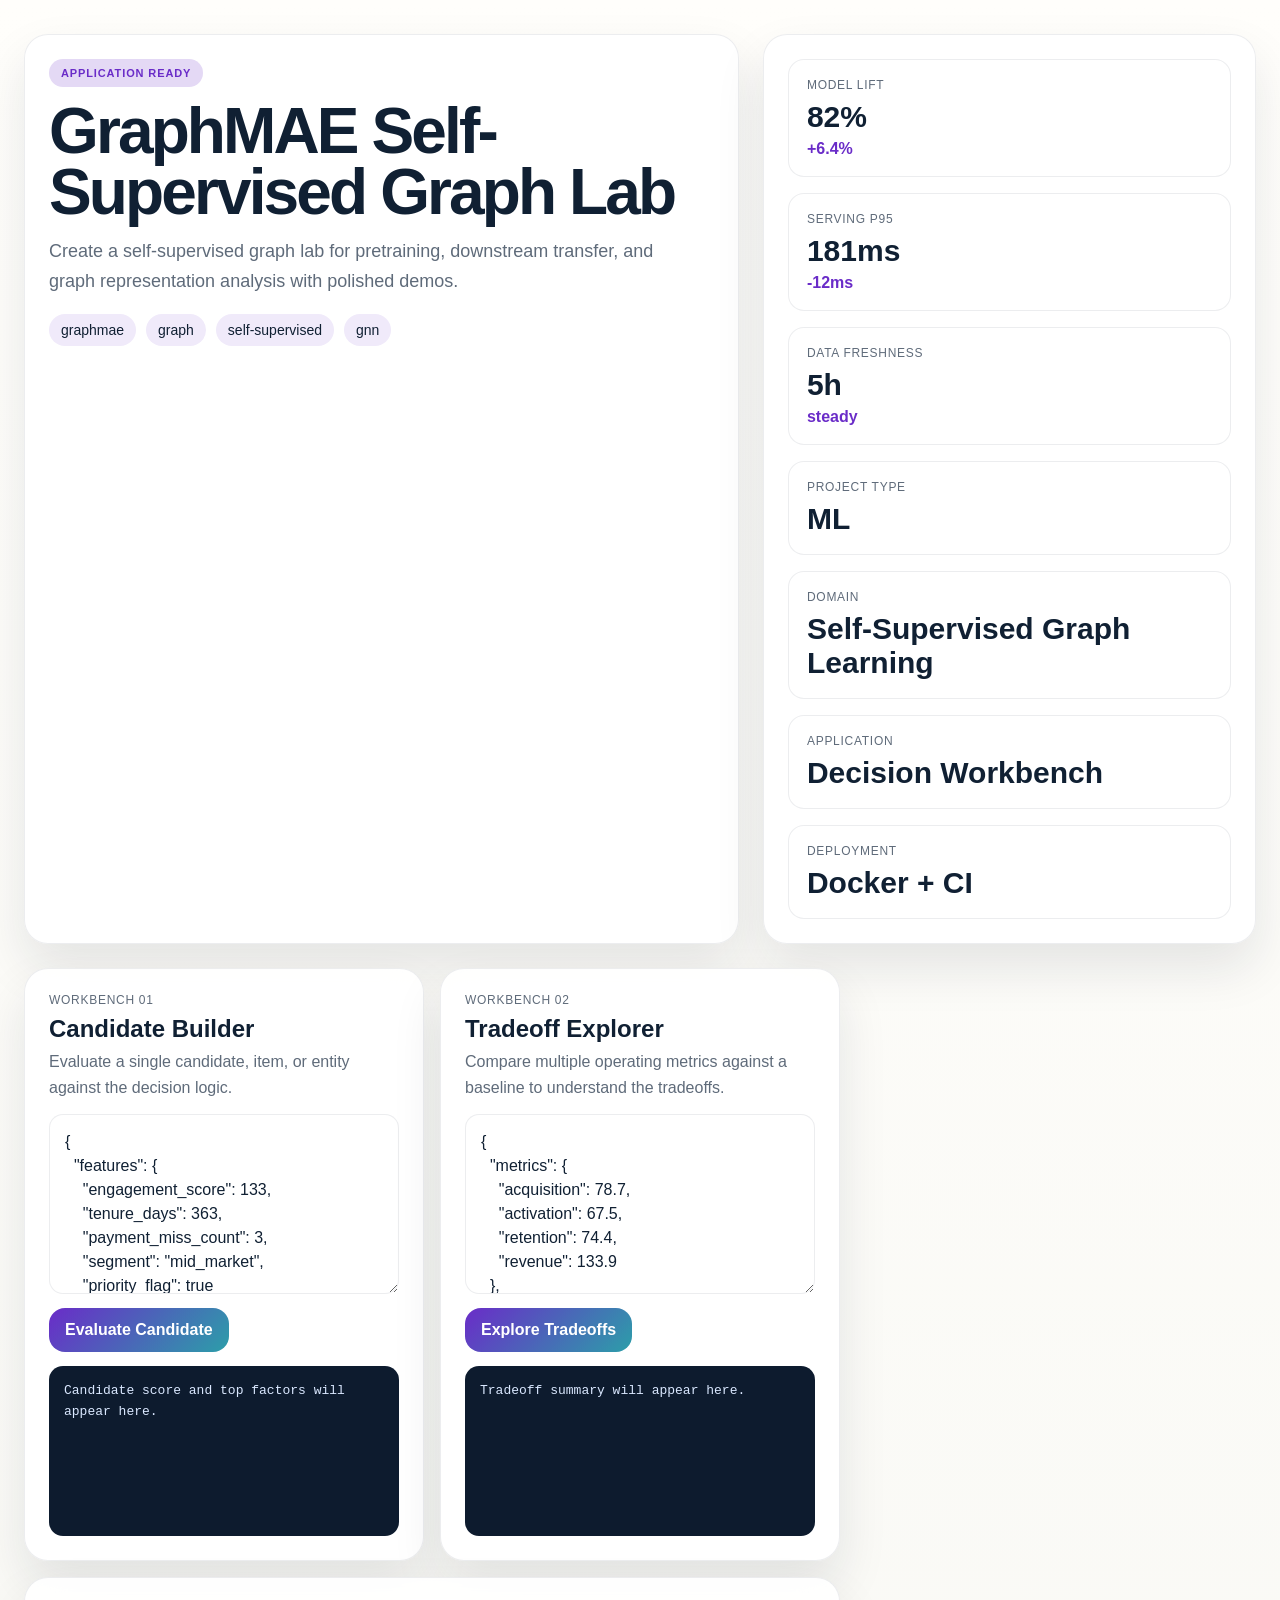
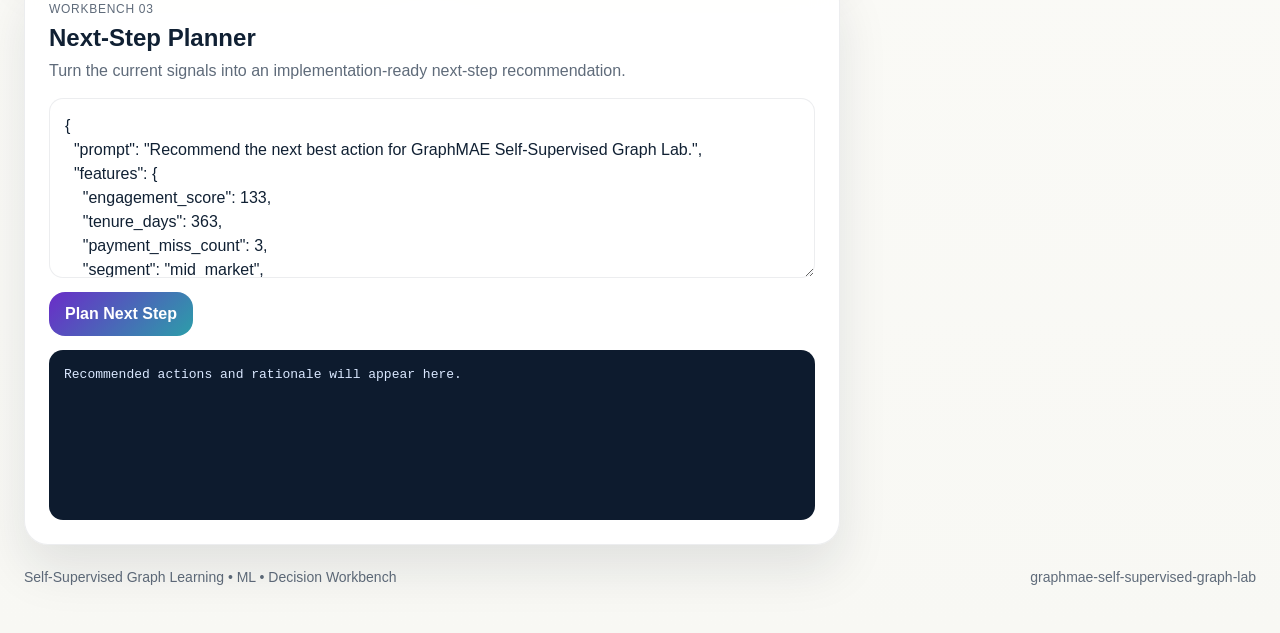
==== src/app/web/index.html @ 1daf11ed "Publish production-ready portfolio project" ====
<!doctype html>
        <html lang="en">
        <head>
          <meta charset="utf-8">
          <meta name="viewport" content="width=device-width, initial-scale=1">
          <title>GraphMAE Self-Supervised Graph Lab</title>
          <link rel="stylesheet" href="./styles.css">
        </head>
        <body class="surface-paper">
          <div class="page layout-horizon eyebrow-solid headline-normal modules-3 hero-align-split">
            <section class="hero">
              <div class="panel hero-copy">
                <span class="eyebrow" data-health>Decision Workbench</span>
                <h1 id="project-title">GraphMAE Self-Supervised Graph Lab</h1>
                <p id="project-summary" class="lead">Create a self-supervised graph lab for pretraining, downstream transfer, and graph representation analysis with polished demos.</p>
                <ul id="project-tags" class="tag-list">
                  <li>graphmae</li><li>graph</li><li>self-supervised</li><li>gnn</li>
                </ul>
              </div>
              <div class="panel hero-side">
                <div class="metric-grid">
                  <article class='card'><span>Model Lift</span><strong>82%</strong><em>+6.4%</em></article>
<article class='card'><span>Serving P95</span><strong>181ms</strong><em>-12ms</em></article>
<article class='card'><span>Data Freshness</span><strong>5h</strong><em>steady</em></article>
                </div>
                <div class="mini-grid">
                  <article class='mini-card'><span>Project Type</span><strong>ML</strong></article><article class='mini-card'><span>Domain</span><strong>Self-Supervised Graph Learning</strong></article><article class='mini-card'><span>Application</span><strong>Decision Workbench</strong></article><article class='mini-card'><span>Deployment</span><strong>Docker + CI</strong></article>
                </div>
              </div>
            </section>
            <section class="app-grid">
              <article class="panel module js-module span-normal">
          <div class="module-header">
            <span>Workbench 01</span>
            <h2>Candidate Builder</h2>
            <p>Evaluate a single candidate, item, or entity against the decision logic.</p>
          </div>
          <textarea class="js-input">{
  &quot;features&quot;: {
    &quot;engagement_score&quot;: 133,
    &quot;tenure_days&quot;: 363,
    &quot;payment_miss_count&quot;: 3,
    &quot;segment&quot;: &quot;mid_market&quot;,
    &quot;priority_flag&quot;: true
  }
}</textarea>
          <div class="button-row">
            <button class="js-run" data-endpoint="/score" data-input-mode="json">Evaluate Candidate</button>
          </div>
          <pre class="js-output">Candidate score and top factors will appear here.</pre>
        </article>
<article class="panel module js-module span-normal">
          <div class="module-header">
            <span>Workbench 02</span>
            <h2>Tradeoff Explorer</h2>
            <p>Compare multiple operating metrics against a baseline to understand the tradeoffs.</p>
          </div>
          <textarea class="js-input">{
  &quot;metrics&quot;: {
    &quot;acquisition&quot;: 78.7,
    &quot;activation&quot;: 67.5,
    &quot;retention&quot;: 74.4,
    &quot;revenue&quot;: 133.9
  },
  &quot;baseline&quot;: {
    &quot;acquisition&quot;: 72.4,
    &quot;activation&quot;: 62.1,
    &quot;retention&quot;: 68.45,
    &quot;revenue&quot;: 123.19
  }
}</textarea>
          <div class="button-row">
            <button class="js-run" data-endpoint="/analyze" data-input-mode="json">Explore Tradeoffs</button>
          </div>
          <pre class="js-output">Tradeoff summary will appear here.</pre>
        </article>
<article class="panel module js-module span-wide">
          <div class="module-header">
            <span>Workbench 03</span>
            <h2>Next-Step Planner</h2>
            <p>Turn the current signals into an implementation-ready next-step recommendation.</p>
          </div>
          <textarea class="js-input">{
  &quot;prompt&quot;: &quot;Recommend the next best action for GraphMAE Self-Supervised Graph Lab.&quot;,
  &quot;features&quot;: {
    &quot;engagement_score&quot;: 133,
    &quot;tenure_days&quot;: 363,
    &quot;payment_miss_count&quot;: 3,
    &quot;segment&quot;: &quot;mid_market&quot;,
    &quot;priority_flag&quot;: true
  },
  &quot;metrics&quot;: {
    &quot;acquisition&quot;: 78.7,
    &quot;activation&quot;: 67.5,
    &quot;retention&quot;: 74.4,
    &quot;revenue&quot;: 133.9
  }
}</textarea>
          <div class="button-row">
            <button class="js-run" data-endpoint="/recommend" data-input-mode="json">Plan Next Step</button>
          </div>
          <pre class="js-output">Recommended actions and rationale will appear here.</pre>
        </article>
            </section>
            <footer class="footer">
              <span>Self-Supervised Graph Learning • ML • Decision Workbench</span>
              <span>graphmae-self-supervised-graph-lab</span>
            </footer>
          </div>
          <script id="bootstrap-data" type="application/json">{"project": {"slug": "graphmae-self-supervised-graph-lab", "title": "GraphMAE Self-Supervised Graph Lab", "project_type": "ml", "domain": "Self-Supervised Graph Learning", "summary": "Create a self-supervised graph lab for pretraining, downstream transfer, and graph representation analysis with polished demos.", "tags": ["graphmae", "graph", "self-supervised", "gnn"]}, "app_archetype": "workbench", "ui_profile": {"layout": "horizon", "surface": "paper", "font_stack": "\"Manrope\", \"Segoe UI\", sans-serif", "radius": 24, "shadow": 50, "eyebrow_style": "solid", "module_columns": 3, "hero_align": "split", "headline_mode": "normal"}, "app_modules": [{"label": "Workbench 01", "title": "Candidate Builder", "description": "Evaluate a single candidate, item, or entity against the decision logic.", "endpoint": "/score", "input_mode": "json", "cta": "Evaluate Candidate", "prefill": "{\n  \"features\": {\n    \"engagement_score\": 133,\n    \"tenure_days\": 363,\n    \"payment_miss_count\": 3,\n    \"segment\": \"mid_market\",\n    \"priority_flag\": true\n  }\n}", "hint": "Candidate score and top factors will appear here.", "span": "normal"}, {"label": "Workbench 02", "title": "Tradeoff Explorer", "description": "Compare multiple operating metrics against a baseline to understand the tradeoffs.", "endpoint": "/analyze", "input_mode": "json", "cta": "Explore Tradeoffs", "prefill": "{\n  \"metrics\": {\n    \"acquisition\": 78.7,\n    \"activation\": 67.5,\n    \"retention\": 74.4,\n    \"revenue\": 133.9\n  },\n  \"baseline\": {\n    \"acquisition\": 72.4,\n    \"activation\": 62.1,\n    \"retention\": 68.45,\n    \"revenue\": 123.19\n  }\n}", "hint": "Tradeoff summary will appear here.", "span": "normal"}, {"label": "Workbench 03", "title": "Next-Step Planner", "description": "Turn the current signals into an implementation-ready next-step recommendation.", "endpoint": "/recommend", "input_mode": "json", "cta": "Plan Next Step", "prefill": "{\n  \"prompt\": \"Recommend the next best action for GraphMAE Self-Supervised Graph Lab.\",\n  \"features\": {\n    \"engagement_score\": 133,\n    \"tenure_days\": 363,\n    \"payment_miss_count\": 3,\n    \"segment\": \"mid_market\",\n    \"priority_flag\": true\n  },\n  \"metrics\": {\n    \"acquisition\": 78.7,\n    \"activation\": 67.5,\n    \"retention\": 74.4,\n    \"revenue\": 133.9\n  }\n}", "hint": "Recommended actions and rationale will appear here.", "span": "wide"}], "sample_features": {"engagement_score": 133, "tenure_days": 363, "payment_miss_count": 3, "segment": "mid_market", "priority_flag": true}, "sample_metrics": {"acquisition": 78.7, "activation": 67.5, "retention": 74.4, "revenue": 133.9}, "knowledge_base": ["GraphMAE Self-Supervised Graph Lab is positioned as a Self-Supervised Graph Learning starter that emphasizes fast iteration, clear documentation, and production-friendly interfaces.", "The primary value proposition is: Create a self-supervised graph lab for pretraining, downstream transfer, and graph representation analysis with polished demos.", "Recommended operating model: ship a small API, add observability, validate outputs with stakeholder review, and monitor the top business KPI every week.", "Typical stakeholders include analytics, operations, product, and leadership teams working on graphmae, graph, self-supervised, gnn.", "Source paper: GraphMAE: Self-Supervised Masked Graph Autoencoders", "Official repo: https://github.com/THUDM/GraphMAE", "Production differentiation focus: Turn upstream self-supervised graph learning capabilities into a production-style application with operations-facing workflows.; Add deployment packaging, monitoring hooks, and screenshot-ready demos instead of notebook-only output.; Connect model behavior to concrete business decisions so the project is easier to evaluate and present."], "dashboard_metrics": [{"label": "Model Lift", "value": "82%", "delta": "+6.4%"}, {"label": "Serving P95", "value": "181ms", "delta": "-12ms"}, {"label": "Data Freshness", "value": "5h", "delta": "steady"}]}</script>
          <script src="./app.js"></script>
        </body>
        </html>
---- src/app/web/styles.css ----
:root {
  --accent: #6a2cc8;
  --accent-2: #2c9ea9;
  --accent-soft: color-mix(in srgb, var(--accent) 18%, white);
  --radius: 24px;
  --shadow-size: 50px;
  --font-stack: "Manrope", "Segoe UI", sans-serif;
  --bg: #f4f7fb;
  --card: rgba(255, 255, 255, 0.86);
  --line: rgba(16, 32, 51, 0.08);
  --ink: #102033;
  --muted: #5f6b7a;
  --output-bg: #0d1b2e;
  --output-ink: #dae8ff;
}
* { box-sizing: border-box; }
html, body { margin: 0; min-height: 100%; }
body {
  font-family: var(--font-stack);
  color: var(--ink);
  background: linear-gradient(145deg, #f8fbff, var(--bg));
}
body.surface-mist {
  --bg: #eef4fb;
  background:
    radial-gradient(circle at top left, color-mix(in srgb, var(--accent) 18%, white), transparent 34%),
    linear-gradient(145deg, #fbfdff, var(--bg));
}
body.surface-aurora {
  --bg: #edf1ff;
  background:
    radial-gradient(circle at 0% 0%, color-mix(in srgb, var(--accent) 22%, white), transparent 38%),
    radial-gradient(circle at 100% 100%, color-mix(in srgb, var(--accent-2) 20%, white), transparent 28%),
    linear-gradient(135deg, #f7f8ff, var(--bg));
}
body.surface-sand {
  --bg: #f5efe8;
  --card: rgba(255, 251, 246, 0.9);
  background:
    linear-gradient(135deg, rgba(255,255,255,0.82), rgba(245, 239, 232, 0.98)),
    radial-gradient(circle at top right, color-mix(in srgb, var(--accent) 16%, white), transparent 32%);
}
body.surface-slate {
  --bg: #ecf0f7;
  --card: rgba(248, 250, 255, 0.88);
  background:
    linear-gradient(160deg, #f7f9fc, var(--bg)),
    radial-gradient(circle at bottom left, color-mix(in srgb, var(--accent-2) 16%, white), transparent 34%);
}
body.surface-paper {
  --bg: #f8f8f4;
  --card: rgba(255,255,255,0.93);
  background:
    linear-gradient(180deg, #fffefb, var(--bg));
}
body.surface-ink {
  --bg: #0f1726;
  --card: rgba(15, 23, 38, 0.88);
  --line: rgba(226, 238, 255, 0.1);
  --ink: #f5f8ff;
  --muted: #b4c0cf;
  --output-bg: rgba(255,255,255,0.06);
  --output-ink: #f5f8ff;
  background:
    radial-gradient(circle at top left, color-mix(in srgb, var(--accent) 28%, transparent), transparent 42%),
    linear-gradient(145deg, #09111d, var(--bg));
}
.page {
  max-width: 1360px;
  margin: 0 auto;
  padding: 34px 24px 48px;
  display: grid;
  gap: 24px;
}
.panel {
  background: var(--card);
  border: 1px solid var(--line);
  border-radius: var(--radius);
  box-shadow: 0 24px var(--shadow-size) rgba(16, 32, 51, 0.1);
  backdrop-filter: blur(18px);
}
.hero {
  display: grid;
  gap: 24px;
}
.hero-copy,
.hero-side,
.module {
  padding: 24px;
}
.eyebrow {
  display: inline-flex;
  align-items: center;
  gap: 8px;
  padding: 8px 12px;
  border-radius: 999px;
  background: var(--accent-soft);
  color: var(--accent);
  text-transform: uppercase;
  letter-spacing: 0.08em;
  font-size: 11px;
  font-weight: 800;
}
.page.eyebrow-outline .eyebrow {
  background: transparent;
  border: 1px solid color-mix(in srgb, var(--accent) 40%, white);
}
.page.eyebrow-soft .eyebrow {
  background: color-mix(in srgb, var(--accent) 12%, white);
  color: color-mix(in srgb, var(--accent) 82%, black);
}
h1 {
  margin: 14px 0 12px;
  font-size: clamp(2.2rem, 5vw, 4.4rem);
  line-height: 0.96;
  letter-spacing: -0.045em;
}
.page.headline-compact h1 { max-width: 10ch; }
.page.headline-tall h1 { line-height: 1.03; font-size: clamp(2.4rem, 5vw, 4.8rem); }
.lead {
  margin: 0;
  font-size: 18px;
  line-height: 1.68;
  color: var(--muted);
  max-width: 62ch;
}
.tag-list {
  list-style: none;
  display: flex;
  flex-wrap: wrap;
  gap: 10px;
  margin: 18px 0 0;
  padding: 0;
}
.tag-list li {
  padding: 8px 12px;
  border-radius: 999px;
  background: color-mix(in srgb, var(--accent) 10%, white);
  color: var(--ink);
  font-size: 14px;
}
.hero-side {
  display: grid;
  gap: 16px;
}
.metric-grid,
.mini-grid,
.app-grid {
  display: grid;
  gap: 16px;
}
.card,
.mini-card {
  background: color-mix(in srgb, var(--card) 92%, white);
  border: 1px solid var(--line);
  border-radius: calc(var(--radius) - 8px);
  padding: 18px;
}
.card span,
.mini-card span,
.module-header span {
  display: block;
  color: var(--muted);
  text-transform: uppercase;
  letter-spacing: 0.06em;
  font-size: 12px;
}
.card strong,
.mini-card strong {
  display: block;
  margin-top: 8px;
  font-size: 30px;
}
.card em {
  display: inline-block;
  margin-top: 6px;
  font-style: normal;
  color: var(--accent);
  font-weight: 700;
}
.module {
  display: grid;
  gap: 14px;
}
.module-header h2 {
  margin: 8px 0 6px;
  font-size: 24px;
}
.module-header p {
  margin: 0;
  color: var(--muted);
  line-height: 1.6;
}
textarea,
button {
  font: inherit;
}
textarea {
  width: 100%;
  min-height: 180px;
  resize: vertical;
  border: 1px solid var(--line);
  border-radius: calc(var(--radius) - 10px);
  padding: 15px;
  background: rgba(255,255,255,0.82);
  color: var(--ink);
  line-height: 1.5;
}
body.surface-ink textarea {
  background: rgba(255,255,255,0.05);
}
.module-input-text {
  min-height: 110px;
}
.button-row {
  display: flex;
  flex-wrap: wrap;
  gap: 10px;
}
button {
  border: 0;
  border-radius: 16px;
  background: linear-gradient(135deg, var(--accent), var(--accent-2));
  color: white;
  padding: 13px 16px;
  font-weight: 700;
  cursor: pointer;
}
pre {
  margin: 0;
  white-space: pre-wrap;
  word-break: break-word;
  background: var(--output-bg);
  color: var(--output-ink);
  border-radius: calc(var(--radius) - 10px);
  padding: 15px;
  min-height: 170px;
  line-height: 1.58;
  font-size: 13px;
  overflow: auto;
}
.footer {
  display: flex;
  justify-content: space-between;
  color: var(--muted);
  font-size: 14px;
}
.page.layout-horizon .hero {
  grid-template-columns: 1.45fr 1fr;
  align-items: stretch;
}
.page.layout-horizon.modules-2 .app-grid,
.page.layout-horizon.modules-3 .app-grid {
  grid-template-columns: repeat(3, minmax(0, 1fr));
}
.page.layout-rail .hero {
  grid-template-columns: 0.92fr 1.08fr;
}
.page.layout-rail .hero-copy {
  padding-top: 34px;
}
.page.layout-rail .app-grid {
  grid-template-columns: repeat(2, minmax(0, 1fr));
}
.page.layout-folio .hero {
  grid-template-columns: 1fr;
}
.page.layout-folio .hero-copy {
  text-align: center;
}
.page.layout-folio .lead {
  margin-inline: auto;
}
.page.layout-folio .tag-list {
  justify-content: center;
}
.page.layout-folio .metric-grid {
  grid-template-columns: repeat(3, minmax(0, 1fr));
}
.page.layout-folio .mini-grid {
  grid-template-columns: repeat(4, minmax(0, 1fr));
}
.page.layout-folio .app-grid {
  grid-template-columns: repeat(2, minmax(0, 1fr));
}
.page.layout-board .hero {
  grid-template-columns: 1fr;
}
.page.layout-board .hero-side {
  grid-template-columns: 1.2fr 0.8fr;
  align-items: start;
}
.page.layout-board .metric-grid {
  grid-template-columns: repeat(3, minmax(0, 1fr));
}
.page.layout-board .app-grid {
  grid-template-columns: repeat(4, minmax(0, 1fr));
}
.page.layout-stack .hero {
  grid-template-columns: 1fr;
}
.page.layout-stack .hero-side {
  grid-template-columns: repeat(2, minmax(0, 1fr));
}
.page.layout-stack .app-grid {
  grid-template-columns: repeat(3, minmax(0, 1fr));
}
.page.layout-console .hero {
  grid-template-columns: 1.1fr 0.9fr;
}
.page.layout-console .panel,
.page.layout-console .card,
.page.layout-console .mini-card {
  border-radius: 18px;
}
.page.modules-2 .app-grid {
  grid-template-columns: repeat(2, minmax(0, 1fr));
}
.module.span-wide {
  grid-column: span 2;
}
.hero-align-center .hero-copy {
  text-align: center;
}
.hero-align-center .lead,
.hero-align-center .tag-list {
  margin-inline: auto;
  justify-content: center;
}
@media (max-width: 1120px) {
  .page.layout-horizon .hero,
  .page.layout-rail .hero,
  .page.layout-console .hero,
  .page.layout-board .hero-side,
  .page.layout-folio .mini-grid,
  .page.layout-stack .hero-side,
  .page.modules-2 .app-grid,
  .page.layout-board .app-grid,
  .page.layout-stack .app-grid,
  .page.layout-horizon.modules-3 .app-grid,
  .page.layout-folio .app-grid {
    grid-template-columns: 1fr;
  }
  .module.span-wide {
    grid-column: auto;
  }
}
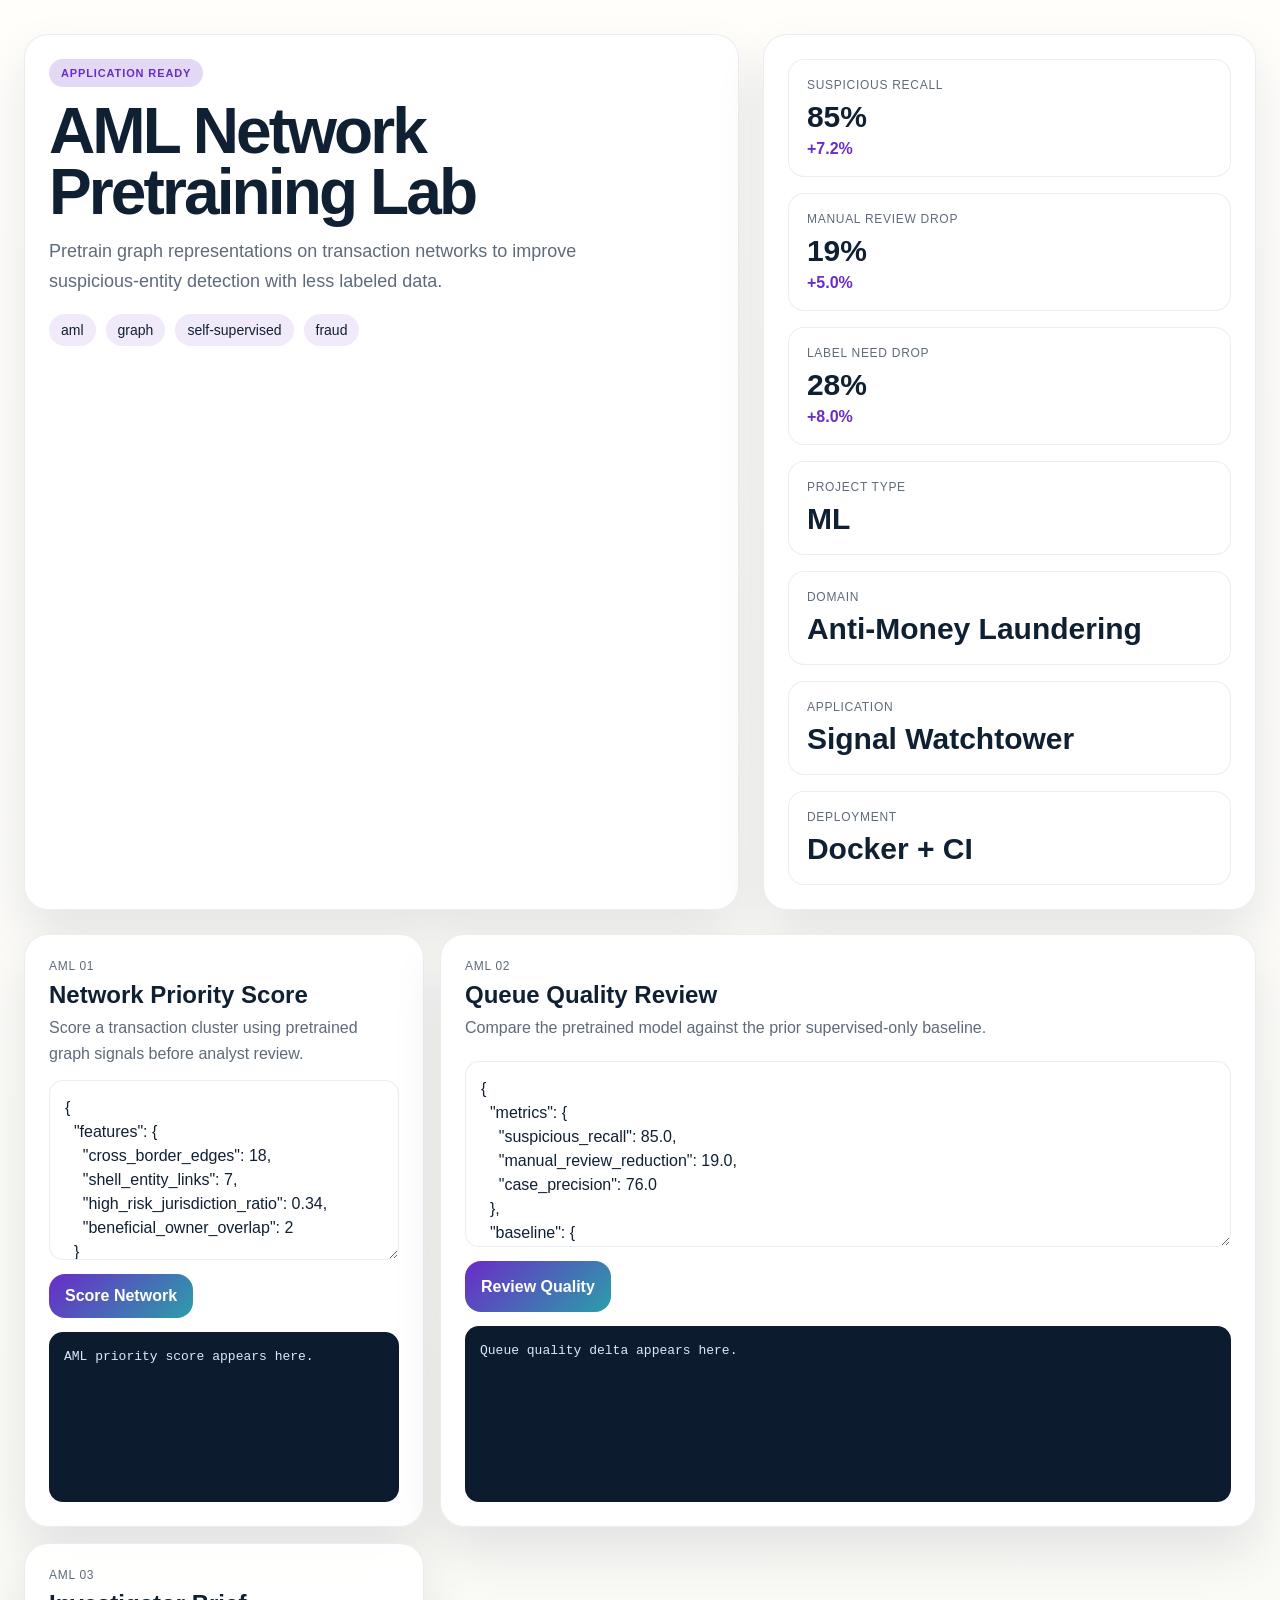
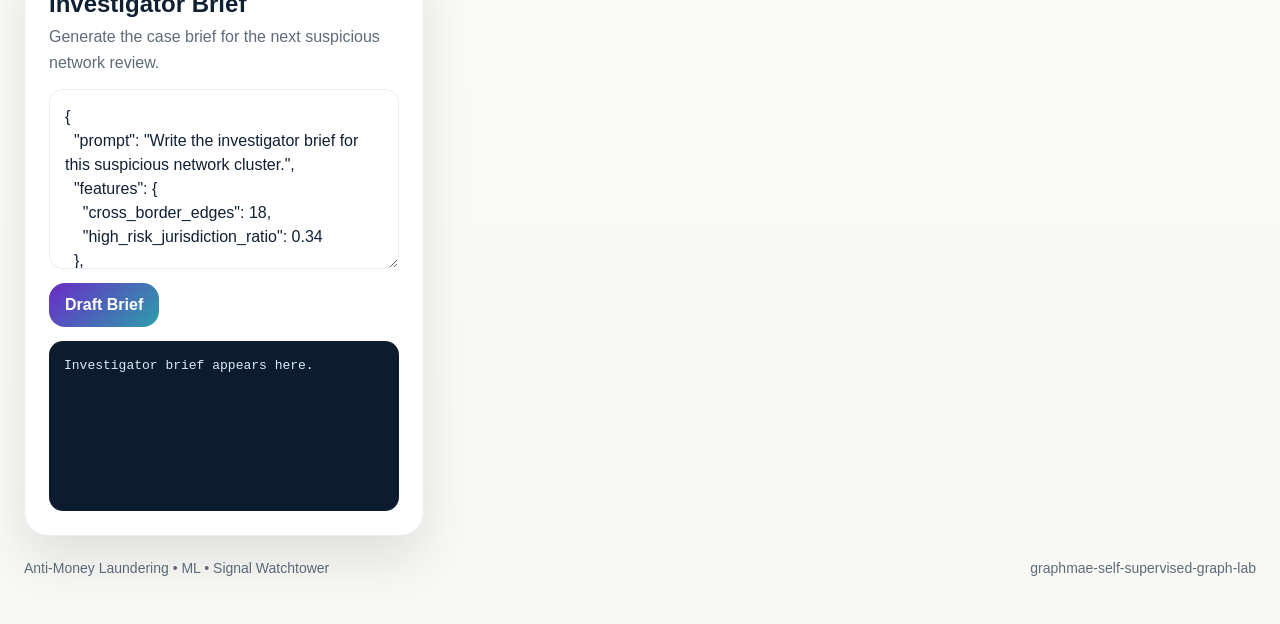
==== commit 76248b5b: "Publish production-ready portfolio project" ====
--- a/src/app/web/index.html
+++ b/src/app/web/index.html
@@ -4,111 +4,103 @@
         <head>
           <meta charset="utf-8">
           <meta name="viewport" content="width=device-width, initial-scale=1">
-          <title>GraphMAE Self-Supervised Graph Lab</title>
+          <title>AML Network Pretraining Lab</title>
           <link rel="stylesheet" href="./styles.css">
         </head>
         <body class="surface-paper">
           <div class="page layout-horizon eyebrow-solid headline-normal modules-3 hero-align-split">
             <section class="hero">
               <div class="panel hero-copy">
-                <span class="eyebrow" data-health>Decision Workbench</span>
-                <h1 id="project-title">GraphMAE Self-Supervised Graph Lab</h1>
-                <p id="project-summary" class="lead">Create a self-supervised graph lab for pretraining, downstream transfer, and graph representation analysis with polished demos.</p>
+                <span class="eyebrow" data-health>Signal Watchtower</span>
+                <h1 id="project-title">AML Network Pretraining Lab</h1>
+                <p id="project-summary" class="lead">Pretrain graph representations on transaction networks to improve suspicious-entity detection with less labeled data.</p>
                 <ul id="project-tags" class="tag-list">
-                  <li>graphmae</li><li>graph</li><li>self-supervised</li><li>gnn</li>
+                  <li>aml</li><li>graph</li><li>self-supervised</li><li>fraud</li>
                 </ul>
               </div>
               <div class="panel hero-side">
                 <div class="metric-grid">
-                  <article class='card'><span>Model Lift</span><strong>82%</strong><em>+6.4%</em></article>
-<article class='card'><span>Serving P95</span><strong>181ms</strong><em>-12ms</em></article>
-<article class='card'><span>Data Freshness</span><strong>5h</strong><em>steady</em></article>
+                  <article class='card'><span>Suspicious Recall</span><strong>85%</strong><em>+7.2%</em></article>
+<article class='card'><span>Manual Review Drop</span><strong>19%</strong><em>+5.0%</em></article>
+<article class='card'><span>Label Need Drop</span><strong>28%</strong><em>+8.0%</em></article>
                 </div>
                 <div class="mini-grid">
-                  <article class='mini-card'><span>Project Type</span><strong>ML</strong></article><article class='mini-card'><span>Domain</span><strong>Self-Supervised Graph Learning</strong></article><article class='mini-card'><span>Application</span><strong>Decision Workbench</strong></article><article class='mini-card'><span>Deployment</span><strong>Docker + CI</strong></article>
+                  <article class='mini-card'><span>Project Type</span><strong>ML</strong></article><article class='mini-card'><span>Domain</span><strong>Anti-Money Laundering</strong></article><article class='mini-card'><span>Application</span><strong>Signal Watchtower</strong></article><article class='mini-card'><span>Deployment</span><strong>Docker + CI</strong></article>
                 </div>
               </div>
             </section>
             <section class="app-grid">
               <article class="panel module js-module span-normal">
           <div class="module-header">
-            <span>Workbench 01</span>
-            <h2>Candidate Builder</h2>
-            <p>Evaluate a single candidate, item, or entity against the decision logic.</p>
+            <span>AML 01</span>
+            <h2>Network Priority Score</h2>
+            <p>Score a transaction cluster using pretrained graph signals before analyst review.</p>
           </div>
           <textarea class="js-input">{
   &quot;features&quot;: {
-    &quot;engagement_score&quot;: 133,
-    &quot;tenure_days&quot;: 363,
-    &quot;payment_miss_count&quot;: 3,
-    &quot;segment&quot;: &quot;mid_market&quot;,
-    &quot;priority_flag&quot;: true
+    &quot;cross_border_edges&quot;: 18,
+    &quot;shell_entity_links&quot;: 7,
+    &quot;high_risk_jurisdiction_ratio&quot;: 0.34,
+    &quot;beneficial_owner_overlap&quot;: 2
   }
 }</textarea>
           <div class="button-row">
-            <button class="js-run" data-endpoint="/score" data-input-mode="json">Evaluate Candidate</button>
+            <button class="js-run" data-endpoint="/score" data-input-mode="json">Score Network</button>
           </div>
-          <pre class="js-output">Candidate score and top factors will appear here.</pre>
+          <pre class="js-output">AML priority score appears here.</pre>
+        </article>
+<article class="panel module js-module span-wide">
+          <div class="module-header">
+            <span>AML 02</span>
+            <h2>Queue Quality Review</h2>
+            <p>Compare the pretrained model against the prior supervised-only baseline.</p>
+          </div>
+          <textarea class="js-input">{
+  &quot;metrics&quot;: {
+    &quot;suspicious_recall&quot;: 85.0,
+    &quot;manual_review_reduction&quot;: 19.0,
+    &quot;case_precision&quot;: 76.0
+  },
+  &quot;baseline&quot;: {
+    &quot;suspicious_recall&quot;: 77.8,
+    &quot;manual_review_reduction&quot;: 14.0,
+    &quot;case_precision&quot;: 72.1
+  }
+}</textarea>
+          <div class="button-row">
+            <button class="js-run" data-endpoint="/analyze" data-input-mode="json">Review Quality</button>
+          </div>
+          <pre class="js-output">Queue quality delta appears here.</pre>
         </article>
 <article class="panel module js-module span-normal">
           <div class="module-header">
-            <span>Workbench 02</span>
-            <h2>Tradeoff Explorer</h2>
-            <p>Compare multiple operating metrics against a baseline to understand the tradeoffs.</p>
+            <span>AML 03</span>
+            <h2>Investigator Brief</h2>
+            <p>Generate the case brief for the next suspicious network review.</p>
           </div>
           <textarea class="js-input">{
+  &quot;prompt&quot;: &quot;Write the investigator brief for this suspicious network cluster.&quot;,
+  &quot;features&quot;: {
+    &quot;cross_border_edges&quot;: 18,
+    &quot;high_risk_jurisdiction_ratio&quot;: 0.34
+  },
   &quot;metrics&quot;: {
-    &quot;acquisition&quot;: 78.7,
-    &quot;activation&quot;: 67.5,
-    &quot;retention&quot;: 74.4,
-    &quot;revenue&quot;: 133.9
-  },
-  &quot;baseline&quot;: {
-    &quot;acquisition&quot;: 72.4,
-    &quot;activation&quot;: 62.1,
-    &quot;retention&quot;: 68.45,
-    &quot;revenue&quot;: 123.19
+    &quot;suspicious_recall&quot;: 0.85,
+    &quot;case_precision&quot;: 0.76
   }
 }</textarea>
           <div class="button-row">
-            <button class="js-run" data-endpoint="/analyze" data-input-mode="json">Explore Tradeoffs</button>
+            <button class="js-run" data-endpoint="/recommend" data-input-mode="json">Draft Brief</button>
           </div>
-          <pre class="js-output">Tradeoff summary will appear here.</pre>
-        </article>
-<article class="panel module js-module span-wide">
-          <div class="module-header">
-            <span>Workbench 03</span>
-            <h2>Next-Step Planner</h2>
-            <p>Turn the current signals into an implementation-ready next-step recommendation.</p>
-          </div>
-          <textarea class="js-input">{
-  &quot;prompt&quot;: &quot;Recommend the next best action for GraphMAE Self-Supervised Graph Lab.&quot;,
-  &quot;features&quot;: {
-    &quot;engagement_score&quot;: 133,
-    &quot;tenure_days&quot;: 363,
-    &quot;payment_miss_count&quot;: 3,
-    &quot;segment&quot;: &quot;mid_market&quot;,
-    &quot;priority_flag&quot;: true
-  },
-  &quot;metrics&quot;: {
-    &quot;acquisition&quot;: 78.7,
-    &quot;activation&quot;: 67.5,
-    &quot;retention&quot;: 74.4,
-    &quot;revenue&quot;: 133.9
-  }
-}</textarea>
-          <div class="button-row">
-            <button class="js-run" data-endpoint="/recommend" data-input-mode="json">Plan Next Step</button>
-          </div>
-          <pre class="js-output">Recommended actions and rationale will appear here.</pre>
+          <pre class="js-output">Investigator brief appears here.</pre>
         </article>
             </section>
             <footer class="footer">
-              <span>Self-Supervised Graph Learning • ML • Decision Workbench</span>
+              <span>Anti-Money Laundering • ML • Signal Watchtower</span>
               <span>graphmae-self-supervised-graph-lab</span>
             </footer>
           </div>
-          <script id="bootstrap-data" type="application/json">{"project": {"slug": "graphmae-self-supervised-graph-lab", "title": "GraphMAE Self-Supervised Graph Lab", "project_type": "ml", "domain": "Self-Supervised Graph Learning", "summary": "Create a self-supervised graph lab for pretraining, downstream transfer, and graph representation analysis with polished demos.", "tags": ["graphmae", "graph", "self-supervised", "gnn"]}, "app_archetype": "workbench", "ui_profile": {"layout": "horizon", "surface": "paper", "font_stack": "\"Manrope\", \"Segoe UI\", sans-serif", "radius": 24, "shadow": 50, "eyebrow_style": "solid", "module_columns": 3, "hero_align": "split", "headline_mode": "normal"}, "app_modules": [{"label": "Workbench 01", "title": "Candidate Builder", "description": "Evaluate a single candidate, item, or entity against the decision logic.", "endpoint": "/score", "input_mode": "json", "cta": "Evaluate Candidate", "prefill": "{\n  \"features\": {\n    \"engagement_score\": 133,\n    \"tenure_days\": 363,\n    \"payment_miss_count\": 3,\n    \"segment\": \"mid_market\",\n    \"priority_flag\": true\n  }\n}", "hint": "Candidate score and top factors will appear here.", "span": "normal"}, {"label": "Workbench 02", "title": "Tradeoff Explorer", "description": "Compare multiple operating metrics against a baseline to understand the tradeoffs.", "endpoint": "/analyze", "input_mode": "json", "cta": "Explore Tradeoffs", "prefill": "{\n  \"metrics\": {\n    \"acquisition\": 78.7,\n    \"activation\": 67.5,\n    \"retention\": 74.4,\n    \"revenue\": 133.9\n  },\n  \"baseline\": {\n    \"acquisition\": 72.4,\n    \"activation\": 62.1,\n    \"retention\": 68.45,\n    \"revenue\": 123.19\n  }\n}", "hint": "Tradeoff summary will appear here.", "span": "normal"}, {"label": "Workbench 03", "title": "Next-Step Planner", "description": "Turn the current signals into an implementation-ready next-step recommendation.", "endpoint": "/recommend", "input_mode": "json", "cta": "Plan Next Step", "prefill": "{\n  \"prompt\": \"Recommend the next best action for GraphMAE Self-Supervised Graph Lab.\",\n  \"features\": {\n    \"engagement_score\": 133,\n    \"tenure_days\": 363,\n    \"payment_miss_count\": 3,\n    \"segment\": \"mid_market\",\n    \"priority_flag\": true\n  },\n  \"metrics\": {\n    \"acquisition\": 78.7,\n    \"activation\": 67.5,\n    \"retention\": 74.4,\n    \"revenue\": 133.9\n  }\n}", "hint": "Recommended actions and rationale will appear here.", "span": "wide"}], "sample_features": {"engagement_score": 133, "tenure_days": 363, "payment_miss_count": 3, "segment": "mid_market", "priority_flag": true}, "sample_metrics": {"acquisition": 78.7, "activation": 67.5, "retention": 74.4, "revenue": 133.9}, "knowledge_base": ["GraphMAE Self-Supervised Graph Lab is positioned as a Self-Supervised Graph Learning starter that emphasizes fast iteration, clear documentation, and production-friendly interfaces.", "The primary value proposition is: Create a self-supervised graph lab for pretraining, downstream transfer, and graph representation analysis with polished demos.", "Recommended operating model: ship a small API, add observability, validate outputs with stakeholder review, and monitor the top business KPI every week.", "Typical stakeholders include analytics, operations, product, and leadership teams working on graphmae, graph, self-supervised, gnn.", "Source paper: GraphMAE: Self-Supervised Masked Graph Autoencoders", "Official repo: https://github.com/THUDM/GraphMAE", "Production differentiation focus: Turn upstream self-supervised graph learning capabilities into a production-style application with operations-facing workflows.; Add deployment packaging, monitoring hooks, and screenshot-ready demos instead of notebook-only output.; Connect model behavior to concrete business decisions so the project is easier to evaluate and present."], "dashboard_metrics": [{"label": "Model Lift", "value": "82%", "delta": "+6.4%"}, {"label": "Serving P95", "value": "181ms", "delta": "-12ms"}, {"label": "Data Freshness", "value": "5h", "delta": "steady"}]}</script>
+          <script id="bootstrap-data" type="application/json">{"project": {"slug": "graphmae-self-supervised-graph-lab", "title": "AML Network Pretraining Lab", "project_type": "ml", "domain": "Anti-Money Laundering", "summary": "Pretrain graph representations on transaction networks to improve suspicious-entity detection with less labeled data.", "tags": ["aml", "graph", "self-supervised", "fraud"]}, "app_archetype": "watchtower", "ui_profile": {"layout": "horizon", "surface": "paper", "font_stack": "\"Manrope\", \"Segoe UI\", sans-serif", "radius": 24, "shadow": 50, "eyebrow_style": "solid", "module_columns": 3, "hero_align": "split", "headline_mode": "normal"}, "app_modules": [{"label": "AML 01", "title": "Network Priority Score", "description": "Score a transaction cluster using pretrained graph signals before analyst review.", "endpoint": "/score", "input_mode": "json", "cta": "Score Network", "prefill": "{\n  \"features\": {\n    \"cross_border_edges\": 18,\n    \"shell_entity_links\": 7,\n    \"high_risk_jurisdiction_ratio\": 0.34,\n    \"beneficial_owner_overlap\": 2\n  }\n}", "hint": "AML priority score appears here.", "span": "normal"}, {"label": "AML 02", "title": "Queue Quality Review", "description": "Compare the pretrained model against the prior supervised-only baseline.", "endpoint": "/analyze", "input_mode": "json", "cta": "Review Quality", "prefill": "{\n  \"metrics\": {\n    \"suspicious_recall\": 85.0,\n    \"manual_review_reduction\": 19.0,\n    \"case_precision\": 76.0\n  },\n  \"baseline\": {\n    \"suspicious_recall\": 77.8,\n    \"manual_review_reduction\": 14.0,\n    \"case_precision\": 72.1\n  }\n}", "hint": "Queue quality delta appears here.", "span": "wide"}, {"label": "AML 03", "title": "Investigator Brief", "description": "Generate the case brief for the next suspicious network review.", "endpoint": "/recommend", "input_mode": "json", "cta": "Draft Brief", "prefill": "{\n  \"prompt\": \"Write the investigator brief for this suspicious network cluster.\",\n  \"features\": {\n    \"cross_border_edges\": 18,\n    \"high_risk_jurisdiction_ratio\": 0.34\n  },\n  \"metrics\": {\n    \"suspicious_recall\": 0.85,\n    \"case_precision\": 0.76\n  }\n}", "hint": "Investigator brief appears here.", "span": "normal"}], "sample_features": {"cross_border_edges": 18, "shell_entity_links": 7, "high_risk_jurisdiction_ratio": 0.34, "beneficial_owner_overlap": 2, "label_density": 0.03}, "sample_metrics": {"suspicious_recall": 0.85, "manual_review_reduction": 0.19, "case_precision": 0.76, "training_data_need_drop": 0.28}, "knowledge_base": ["User: AML investigators and model risk partners.", "Primary pain: labeled transaction rings are scarce, limiting supervised graph performance.", "Decision output: improved entity prioritization and investigation queue quality.", "Business impact: higher suspicious recall with less manual review waste."], "dashboard_metrics": [{"label": "Suspicious Recall", "value": "85%", "delta": "+7.2%"}, {"label": "Manual Review Drop", "value": "19%", "delta": "+5.0%"}, {"label": "Label Need Drop", "value": "28%", "delta": "+8.0%"}]}</script>
           <script src="./app.js"></script>
         </body>
         </html>
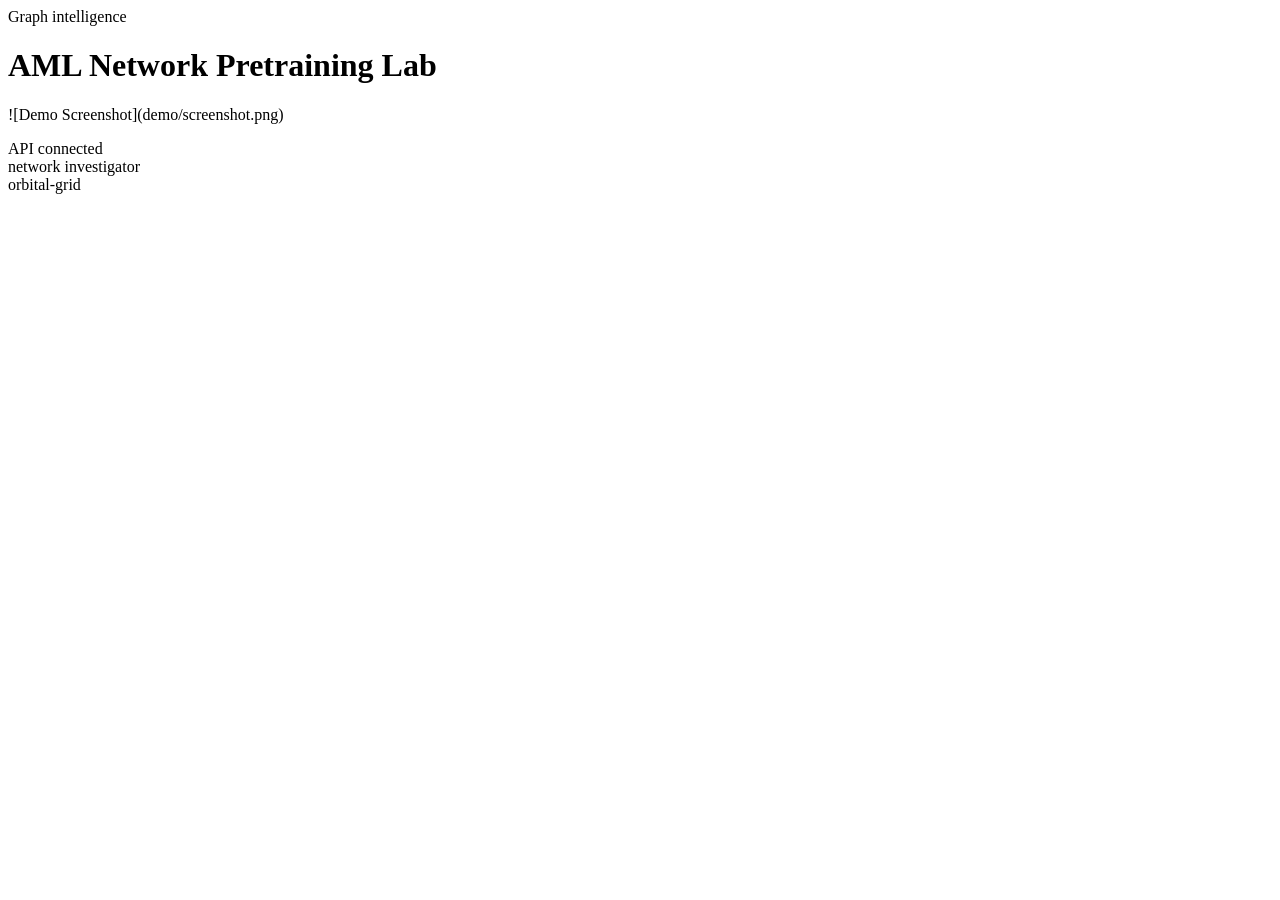
==== commit 255f8c61: "Upgrade to production-grade app scaffold and 3D landing page" ====
--- a/src/app/web/index.html
+++ b/src/app/web/index.html
@@ -1,106 +1,29 @@
-
-        <!doctype html>
-        <html lang="en">
-        <head>
-          <meta charset="utf-8">
-          <meta name="viewport" content="width=device-width, initial-scale=1">
-          <title>AML Network Pretraining Lab</title>
-          <link rel="stylesheet" href="./styles.css">
-        </head>
-        <body class="surface-paper">
-          <div class="page layout-horizon eyebrow-solid headline-normal modules-3 hero-align-split">
-            <section class="hero">
-              <div class="panel hero-copy">
-                <span class="eyebrow" data-health>Signal Watchtower</span>
-                <h1 id="project-title">AML Network Pretraining Lab</h1>
-                <p id="project-summary" class="lead">Pretrain graph representations on transaction networks to improve suspicious-entity detection with less labeled data.</p>
-                <ul id="project-tags" class="tag-list">
-                  <li>aml</li><li>graph</li><li>self-supervised</li><li>fraud</li>
-                </ul>
-              </div>
-              <div class="panel hero-side">
-                <div class="metric-grid">
-                  <article class='card'><span>Suspicious Recall</span><strong>85%</strong><em>+7.2%</em></article>
-<article class='card'><span>Manual Review Drop</span><strong>19%</strong><em>+5.0%</em></article>
-<article class='card'><span>Label Need Drop</span><strong>28%</strong><em>+8.0%</em></article>
-                </div>
-                <div class="mini-grid">
-                  <article class='mini-card'><span>Project Type</span><strong>ML</strong></article><article class='mini-card'><span>Domain</span><strong>Anti-Money Laundering</strong></article><article class='mini-card'><span>Application</span><strong>Signal Watchtower</strong></article><article class='mini-card'><span>Deployment</span><strong>Docker + CI</strong></article>
-                </div>
-              </div>
-            </section>
-            <section class="app-grid">
-              <article class="panel module js-module span-normal">
-          <div class="module-header">
-            <span>AML 01</span>
-            <h2>Network Priority Score</h2>
-            <p>Score a transaction cluster using pretrained graph signals before analyst review.</p>
-          </div>
-          <textarea class="js-input">{
-  &quot;features&quot;: {
-    &quot;cross_border_edges&quot;: 18,
-    &quot;shell_entity_links&quot;: 7,
-    &quot;high_risk_jurisdiction_ratio&quot;: 0.34,
-    &quot;beneficial_owner_overlap&quot;: 2
-  }
-}</textarea>
-          <div class="button-row">
-            <button class="js-run" data-endpoint="/score" data-input-mode="json">Score Network</button>
-          </div>
-          <pre class="js-output">AML priority score appears here.</pre>
-        </article>
-<article class="panel module js-module span-wide">
-          <div class="module-header">
-            <span>AML 02</span>
-            <h2>Queue Quality Review</h2>
-            <p>Compare the pretrained model against the prior supervised-only baseline.</p>
-          </div>
-          <textarea class="js-input">{
-  &quot;metrics&quot;: {
-    &quot;suspicious_recall&quot;: 85.0,
-    &quot;manual_review_reduction&quot;: 19.0,
-    &quot;case_precision&quot;: 76.0
-  },
-  &quot;baseline&quot;: {
-    &quot;suspicious_recall&quot;: 77.8,
-    &quot;manual_review_reduction&quot;: 14.0,
-    &quot;case_precision&quot;: 72.1
-  }
-}</textarea>
-          <div class="button-row">
-            <button class="js-run" data-endpoint="/analyze" data-input-mode="json">Review Quality</button>
-          </div>
-          <pre class="js-output">Queue quality delta appears here.</pre>
-        </article>
-<article class="panel module js-module span-normal">
-          <div class="module-header">
-            <span>AML 03</span>
-            <h2>Investigator Brief</h2>
-            <p>Generate the case brief for the next suspicious network review.</p>
-          </div>
-          <textarea class="js-input">{
-  &quot;prompt&quot;: &quot;Write the investigator brief for this suspicious network cluster.&quot;,
-  &quot;features&quot;: {
-    &quot;cross_border_edges&quot;: 18,
-    &quot;high_risk_jurisdiction_ratio&quot;: 0.34
-  },
-  &quot;metrics&quot;: {
-    &quot;suspicious_recall&quot;: 0.85,
-    &quot;case_precision&quot;: 0.76
-  }
-}</textarea>
-          <div class="button-row">
-            <button class="js-run" data-endpoint="/recommend" data-input-mode="json">Draft Brief</button>
-          </div>
-          <pre class="js-output">Investigator brief appears here.</pre>
-        </article>
-            </section>
-            <footer class="footer">
-              <span>Anti-Money Laundering • ML • Signal Watchtower</span>
-              <span>graphmae-self-supervised-graph-lab</span>
-            </footer>
-          </div>
-          <script id="bootstrap-data" type="application/json">{"project": {"slug": "graphmae-self-supervised-graph-lab", "title": "AML Network Pretraining Lab", "project_type": "ml", "domain": "Anti-Money Laundering", "summary": "Pretrain graph representations on transaction networks to improve suspicious-entity detection with less labeled data.", "tags": ["aml", "graph", "self-supervised", "fraud"]}, "app_archetype": "watchtower", "ui_profile": {"layout": "horizon", "surface": "paper", "font_stack": "\"Manrope\", \"Segoe UI\", sans-serif", "radius": 24, "shadow": 50, "eyebrow_style": "solid", "module_columns": 3, "hero_align": "split", "headline_mode": "normal"}, "app_modules": [{"label": "AML 01", "title": "Network Priority Score", "description": "Score a transaction cluster using pretrained graph signals before analyst review.", "endpoint": "/score", "input_mode": "json", "cta": "Score Network", "prefill": "{\n  \"features\": {\n    \"cross_border_edges\": 18,\n    \"shell_entity_links\": 7,\n    \"high_risk_jurisdiction_ratio\": 0.34,\n    \"beneficial_owner_overlap\": 2\n  }\n}", "hint": "AML priority score appears here.", "span": "normal"}, {"label": "AML 02", "title": "Queue Quality Review", "description": "Compare the pretrained model against the prior supervised-only baseline.", "endpoint": "/analyze", "input_mode": "json", "cta": "Review Quality", "prefill": "{\n  \"metrics\": {\n    \"suspicious_recall\": 85.0,\n    \"manual_review_reduction\": 19.0,\n    \"case_precision\": 76.0\n  },\n  \"baseline\": {\n    \"suspicious_recall\": 77.8,\n    \"manual_review_reduction\": 14.0,\n    \"case_precision\": 72.1\n  }\n}", "hint": "Queue quality delta appears here.", "span": "wide"}, {"label": "AML 03", "title": "Investigator Brief", "description": "Generate the case brief for the next suspicious network review.", "endpoint": "/recommend", "input_mode": "json", "cta": "Draft Brief", "prefill": "{\n  \"prompt\": \"Write the investigator brief for this suspicious network cluster.\",\n  \"features\": {\n    \"cross_border_edges\": 18,\n    \"high_risk_jurisdiction_ratio\": 0.34\n  },\n  \"metrics\": {\n    \"suspicious_recall\": 0.85,\n    \"case_precision\": 0.76\n  }\n}", "hint": "Investigator brief appears here.", "span": "normal"}], "sample_features": {"cross_border_edges": 18, "shell_entity_links": 7, "high_risk_jurisdiction_ratio": 0.34, "beneficial_owner_overlap": 2, "label_density": 0.03}, "sample_metrics": {"suspicious_recall": 0.85, "manual_review_reduction": 0.19, "case_precision": 0.76, "training_data_need_drop": 0.28}, "knowledge_base": ["User: AML investigators and model risk partners.", "Primary pain: labeled transaction rings are scarce, limiting supervised graph performance.", "Decision output: improved entity prioritization and investigation queue quality.", "Business impact: higher suspicious recall with less manual review waste."], "dashboard_metrics": [{"label": "Suspicious Recall", "value": "85%", "delta": "+7.2%"}, {"label": "Manual Review Drop", "value": "19%", "delta": "+5.0%"}, {"label": "Label Need Drop", "value": "28%", "delta": "+8.0%"}]}</script>
-          <script src="./app.js"></script>
-        </body>
-        </html>
+<!DOCTYPE html>
+<html lang="en">
+<head>
+  <meta charset="UTF-8" />
+  <meta name="viewport" content="width=device-width, initial-scale=1.0" />
+  <title>AML Network Pretraining Lab App</title>
+  <link rel="stylesheet" href="/assets/styles.css" />
+</head>
+<body>
+  <div id="scene" class="app-scene">
+    <header class="shell hero">
+      <div>
+        <span class="eyebrow">Graph intelligence</span>
+        <h1>AML Network Pretraining Lab</h1>
+        <p>![Demo Screenshot](demo/screenshot.png)</p>
+      </div>
+      <aside class="status-card">
+        <div class="pill">API connected</div>
+        <div class="pill">network investigator</div>
+        <div class="pill">orbital-grid</div>
+      </aside>
+    </header>
+    <section id="metrics" class="grid metrics"></section>
+    <section id="signals" class="grid signals"></section>
+  </div>
+  <script>window.PROJECT_MANIFEST = {"slug": "graphmae-self-supervised-graph-lab", "title": "AML Network Pretraining Lab", "summary": "![Demo Screenshot](demo/screenshot.png)", "domain": "Graph intelligence", "audience": "network investigator", "promise": "Expose entity relationships and signals in a form analysts can actually use.", "hero": ["Production-grade app scaffold with API, CI, tests, Docker, and GitHub Pages landing.", "3D landing surface designed for GitHub Pages and recruiter-friendly storytelling.", "App backend structured for local or container deployment without changing the product narrative."], "kpis": [{"label": "Workflow clarity", "value": "87%", "note": "Operator actions mapped to product stages"}, {"label": "Deployment posture", "value": "API + Docker", "note": "Local and containerized startup paths"}, {"label": "Presentation layer", "value": "3D Pages ready", "note": "Static GitHub landing page included"}], "stages": ["ingest", "validate", "analyze", "decide", "monitor"], "cards": [{"title": "Operator cockpit", "body": "One-screen surface for the network investigator to understand what matters first."}, {"title": "API contract", "body": "Structured endpoints for health, manifest, readiness, and showcase data."}, {"title": "Deployment path", "body": "Repository includes Docker, Compose, CI workflow, and a Pages-ready landing surface."}], "scene": "orbital-grid", "theme": {"bg": "#04070d", "surface": "#0d1320", "ink": "#edf4ff", "muted": "#8d9cb7", "accent": "#6ea8ff", "accent2": "#59ffd1"}, "pages_url": "https://r-behera.github.io/graphmae-self-supervised-graph-lab/", "api_examples": {"health": {"status": "ok", "project": "graphmae-self-supervised-graph-lab"}, "readiness": {"api": "ready", "landing_page": "docs/index.html", "container": "Dockerfile present"}, "signals": [{"name": "Decision coverage", "status": "strong", "detail": "App and landing narrative aligned"}, {"name": "Operator context", "status": "strong", "detail": "Primary user anchored as network investigator"}, {"name": "Delivery path", "status": "ready", "detail": "Pages + containerized app scaffold generated"}]}};</script>
+  <script src="/assets/app.js"></script>
+</body>
+</html>
